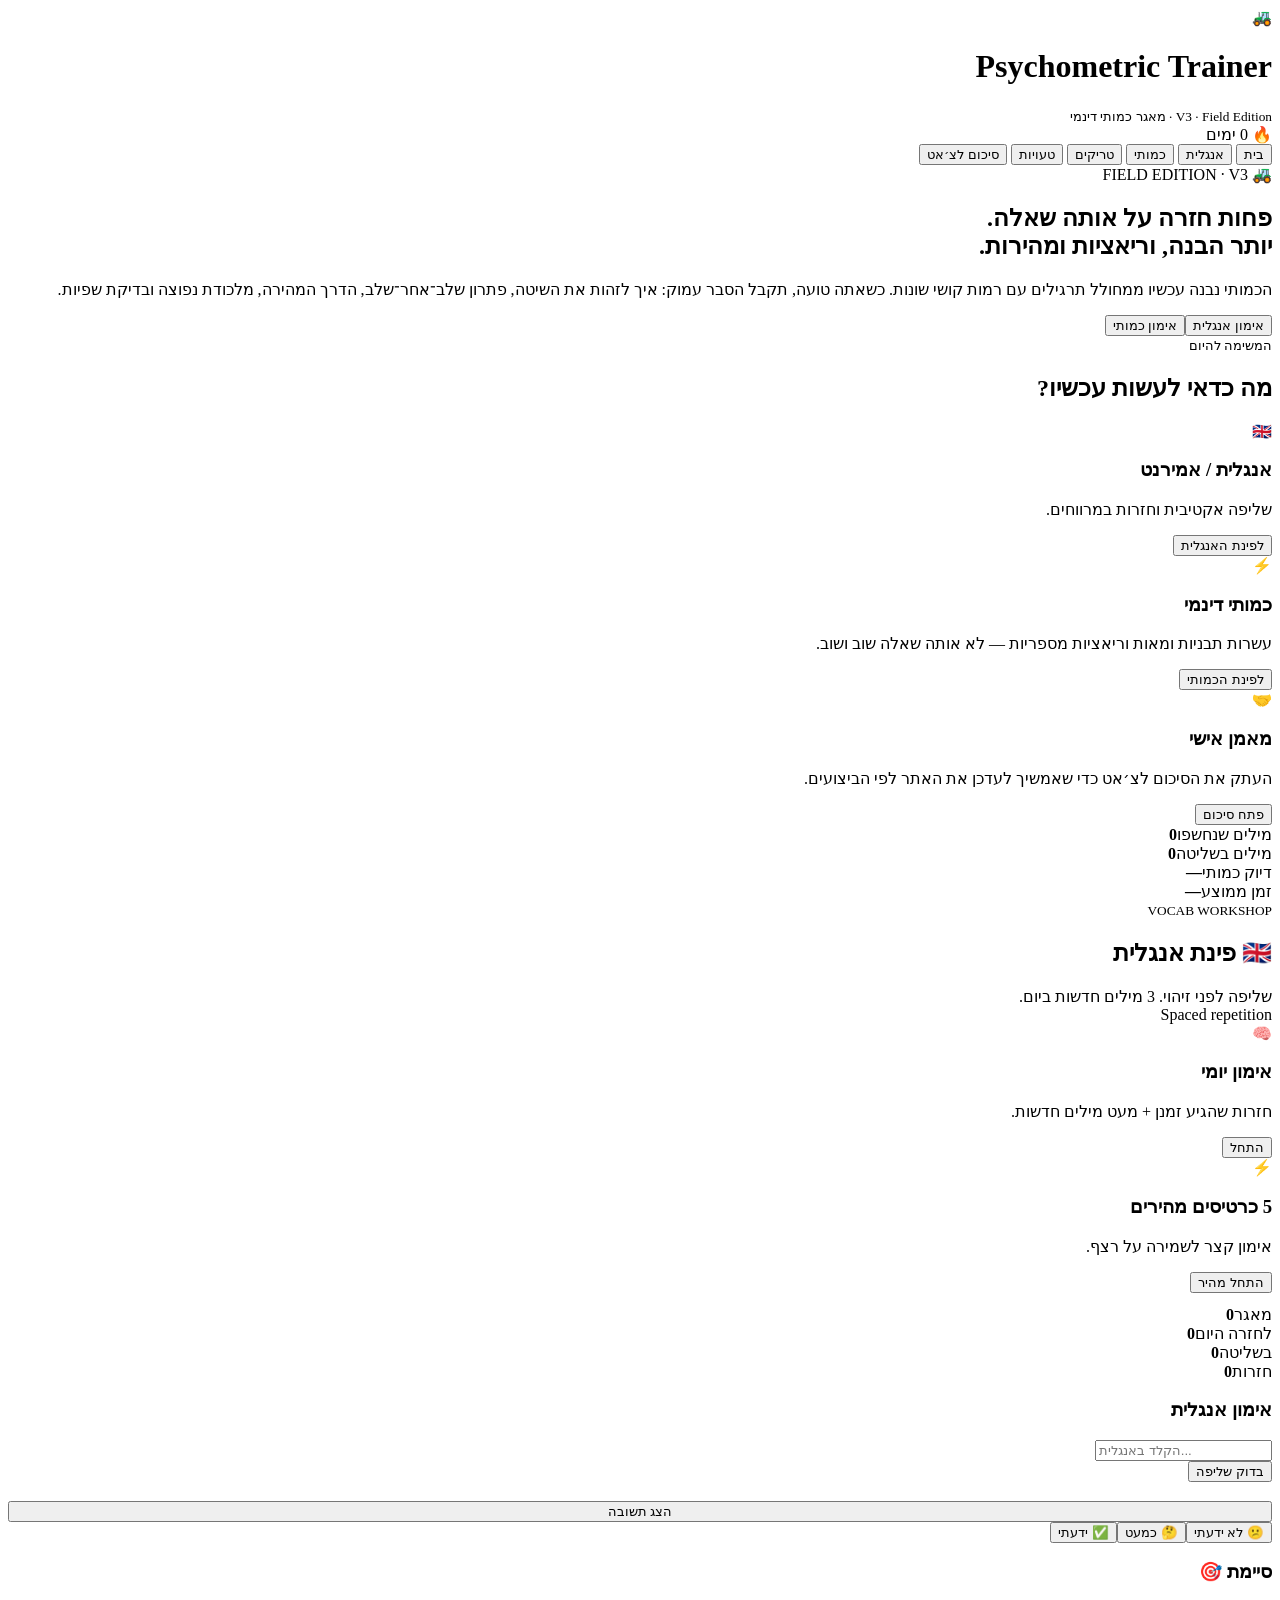
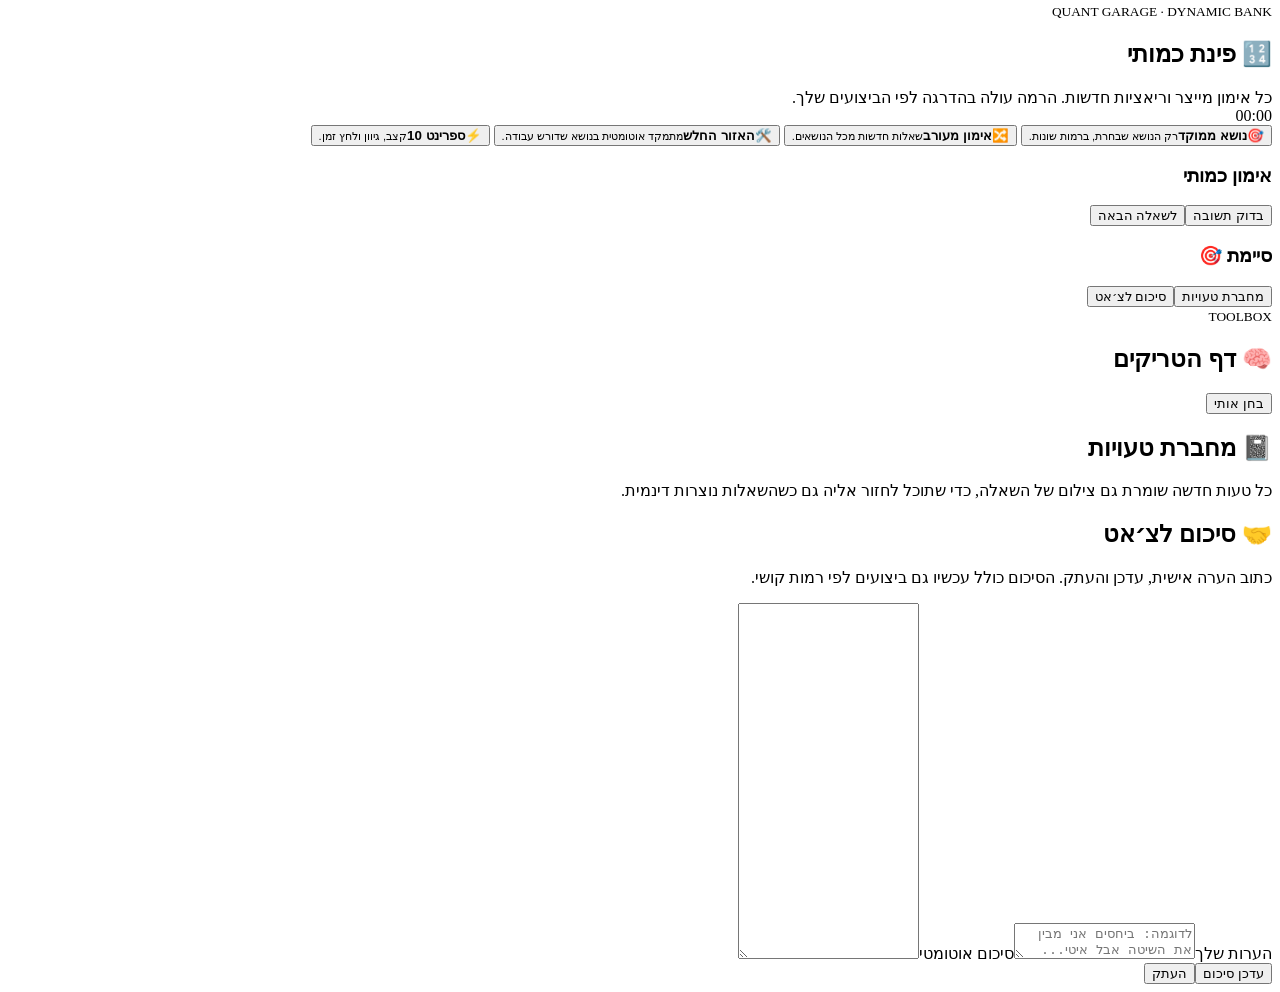
==== v4/index.html @ 43cc84e5 "Publish V4 enhanced learning: v4/index.html" ====
<!doctype html>
<html lang="he" dir="rtl">
<head>
<meta charset="utf-8">
<meta name="viewport" content="width=device-width,initial-scale=1,viewport-fit=cover">
<meta name="theme-color" content="#071008">
<title>Psychometric Trainer V3</title>
<link rel="preconnect" href="https://fonts.googleapis.com">
<link rel="preconnect" href="https://fonts.gstatic.com" crossorigin>
<link href="https://fonts.googleapis.com/css2?family=Rubik:wght@400;500;700;800;900&display=swap" rel="stylesheet">
<link rel="stylesheet" href="style.css">
</head>
<body>
<div class="app">
<div class="top">
  <div class="brand">
    <div class="brandx"><div class="logo">🚜</div><div><h1>Psychometric Trainer</h1><small>V3 · Field Edition · מאגר כמותי דינמי</small></div></div>
    <span class="pill">🔥 <span id="streak">0</span> ימים</span>
  </div>
  <nav>
    <button class="nav active" data-v="home">בית</button>
    <button class="nav" data-v="eng">אנגלית</button>
    <button class="nav" data-v="quant">כמותי</button>
    <button class="nav" data-v="tricks">טריקים</button>
    <button class="nav" data-v="mistakes">טעויות</button>
    <button class="nav" data-v="coach">סיכום לצ׳אט</button>
  </nav>
</div>
<main>
<section id="home" class="view">
  <div class="panel hero"><div>
    <span class="ey">🚜 FIELD EDITION · V3</span>
    <h2>פחות חזרה על אותה שאלה.<br>יותר הבנה, וריאציות ומהירות.</h2>
    <p class="muted">הכמותי נבנה עכשיו ממחולל תרגילים עם רמות קושי שונות. כשאתה טועה, תקבל הסבר עמוק: איך לזהות את השיטה, פתרון שלב־אחר־שלב, הדרך המהירה, מלכודת נפוצה ובדיקת שפיות.</p>
    <div class="actions"><button class="btn primary" id="homeEng">אימון אנגלית</button><button class="btn secondary" id="homeQuant">אימון כמותי</button></div>
  </div></div>
  <div class="panel"><div class="section"><div><small>המשימה להיום</small><h2>מה כדאי לעשות עכשיו?</h2></div></div><div id="advice" class="note"></div></div>
  <div class="panel"><div class="three">
    <div class="card"><div><div class="ico">🇬🇧</div><h3>אנגלית / אמירנט</h3><p class="muted">שליפה אקטיבית וחזרות במרווחים.</p></div><button class="btn primary" data-go="eng">לפינת האנגלית</button></div>
    <div class="card"><div><div class="ico">⚡</div><h3>כמותי דינמי</h3><p class="muted">עשרות תבניות ומאות וריאציות מספריות — לא אותה שאלה שוב ושוב.</p></div><button class="btn primary" data-go="quant">לפינת הכמותי</button></div>
    <div class="card"><div><div class="ico">🤝</div><h3>מאמן אישי</h3><p class="muted">העתק את הסיכום לצ׳אט כדי שאמשיך לעדכן את האתר לפי הביצועים.</p></div><button class="btn secondary" data-go="coach">פתח סיכום</button></div>
  </div></div>
  <div class="panel"><div class="grid">
    <div class="stat"><span>מילים שנחשפו</span><b id="hs">0</b></div>
    <div class="stat"><span>מילים בשליטה</span><b id="hm">0</b></div>
    <div class="stat"><span>דיוק כמותי</span><b id="ha">—</b></div>
    <div class="stat"><span>זמן ממוצע</span><b id="ht">—</b></div>
  </div></div>
</section>

<section id="eng" class="view hidden">
  <div class="panel">
    <div class="section"><div><small>VOCAB WORKSHOP</small><h2>🇬🇧 פינת אנגלית</h2><span class="muted">שליפה לפני זיהוי. 3 מילים חדשות ביום.</span></div><span class="pill">Spaced repetition</span></div>
    <div class="two">
      <div class="card"><div><div class="ico">🧠</div><h3>אימון יומי</h3><p class="muted">חזרות שהגיע זמנן + מעט מילים חדשות.</p></div><button class="btn primary" id="engDaily">התחל</button></div>
      <div class="card"><div><div class="ico">⚡</div><h3>5 כרטיסים מהירים</h3><p class="muted">אימון קצר לשמירה על רצף.</p></div><button class="btn secondary" id="engQuick">התחל מהיר</button></div>
    </div>
    <div class="grid" style="margin-top:12px">
      <div class="stat"><span>מאגר</span><b id="eTotal">0</b></div><div class="stat"><span>לחזרה היום</span><b id="eDue">0</b></div><div class="stat"><span>בשליטה</span><b id="eMaster">0</b></div><div class="stat"><span>חזרות</span><b id="eRev">0</b></div>
    </div>
  </div>
  <div class="panel hidden" id="engSession">
    <div class="section"><h3>אימון אנגלית</h3><span class="pill" id="ecount"></span></div><div class="progress"><div class="fill" id="ebar"></div></div>
    <div id="ecard"><div class="flash" style="margin-top:12px">
      <div class="muted" id="eprompt"></div><div id="efront" class="word"></div>
      <div id="erecall" class="hidden" style="width:100%;max-width:450px;margin-top:14px"><input id="erecallInput" placeholder="הקלד באנגלית..." style="direction:ltr"><div class="actions"><button class="btn secondary" id="erecallCheck">בדוק שליפה</button></div></div>
      <div id="eanswer" class="answer hidden"><h3 id="emeaning"></h3><div id="eexample" class="note" style="direction:ltr;text-align:left"></div><p id="etrans" class="muted"></p></div>
    </div><div class="actions" id="erevealWrap"><button class="btn primary" id="ereveal" style="width:100%">הצג תשובה</button></div>
    <div class="rating hidden" id="erating"><button class="rate again" data-rate="again">😕 לא ידעתי</button><button class="rate hard" data-rate="hard">🤔 כמעט</button><button class="rate good" data-rate="good">✅ ידעתי</button></div></div>
    <div id="edone" class="hidden"><h3>סיימת 🎯</h3><p id="esummary" class="muted"></p></div>
  </div>
</section>

<section id="quant" class="view hidden">
  <div class="panel">
    <div class="section"><div><small>QUANT GARAGE · DYNAMIC BANK</small><h2>🔢 פינת כמותי</h2><span class="muted">כל אימון מייצר וריאציות חדשות. הרמה עולה בהדרגה לפי הביצועים שלך.</span></div><span class="timer" id="timer">00:00</span></div>
    <div class="chips" id="chips"></div>
    <div class="modes">
      <button class="mode" id="qTopic">🎯<strong>נושא ממוקד</strong><small>רק הנושא שבחרת, ברמות שונות.</small></button>
      <button class="mode" id="qMix">🔀<strong>אימון מעורב</strong><small>שאלות חדשות מכל הנושאים.</small></button>
      <button class="mode" id="qWeak">🛠️<strong>האזור החלש</strong><small>מתמקד אוטומטית בנושא שדורש עבודה.</small></button>
      <button class="mode" id="qSprint">⚡<strong>ספרינט 10</strong><small>קצב, גיוון ולחץ זמן.</small></button>
    </div>
  </div>
  <div class="panel hidden" id="qSession">
    <div class="section"><div><h3 id="qtitle">אימון כמותי</h3><span class="muted" id="qcount"></span></div><span class="pill" id="qbadge"></span></div>
    <div class="progress"><div class="fill" id="qbar"></div></div>
    <div id="qwrap"><div class="q">
      <div style="display:flex;justify-content:space-between;gap:8px;align-items:center"><span class="level" id="qlevel"></span><span class="why-badge" id="qmethod"></span></div>
      <div class="stem" id="qstem"></div><div id="qopts"></div>
      <div id="qex" class="ex hidden"></div><div id="qdeep" class="ex deep hidden"></div><div id="qfast" class="ex fast hidden"></div><div id="qtrap" class="ex trap hidden"></div><div id="qsanity" class="ex check hidden"></div>
    </div><div class="actions"><button class="btn primary" id="qcheck">בדוק תשובה</button><button class="btn secondary hidden" id="qnext">לשאלה הבאה</button></div></div>
    <div id="qdone" class="hidden"><h3>סיימת 🎯</h3><p id="qsummary" class="muted"></p><div class="actions"><button class="btn secondary" data-go="mistakes">מחברת טעויות</button><button class="btn primary" data-go="coach">סיכום לצ׳אט</button></div></div>
  </div>
</section>

<section id="tricks" class="view hidden"><div class="panel"><div class="section"><div><small>TOOLBOX</small><h2>🧠 דף הטריקים</h2></div><button class="btn secondary" id="trickQuiz">בחן אותי</button></div><div class="tricks" id="tricksGrid"></div></div></section>
<section id="mistakes" class="view hidden"><div class="panel"><h2>📓 מחברת טעויות</h2><p class="muted">כל טעות חדשה שומרת גם צילום של השאלה, כדי שתוכל לחזור אליה גם כשהשאלות נוצרות דינמית.</p><div id="mistakesList"></div></div></section>
<section id="coach" class="view hidden"><div class="panel"><h2>🤝 סיכום לצ׳אט</h2><p class="muted">כתוב הערה אישית, עדכן והעתק. הסיכום כולל עכשיו גם ביצועים לפי רמות קושי.</p><label>הערות שלך</label><textarea id="notes" placeholder="לדוגמה: ביחסים אני מבין את השיטה אבל איטי..."></textarea><label>סיכום אוטומטי</label><textarea id="summary" readonly style="min-height:350px"></textarea><div class="actions"><button class="btn primary" id="refreshSummary">עדכן סיכום</button><button class="btn secondary" id="copySummary">העתק</button></div></div></section>
</main></div><div class="toast" id="toast"></div>

<script src="base.js"></script>
<script src="q_percent_ratio.js"></script>
<script src="q_average_arithmetic.js"></script>
<script src="q_speed_work.js"></script>
<script src="q_fraction_algebra.js"></script>
<script src="app.js"></script>
</body></html>
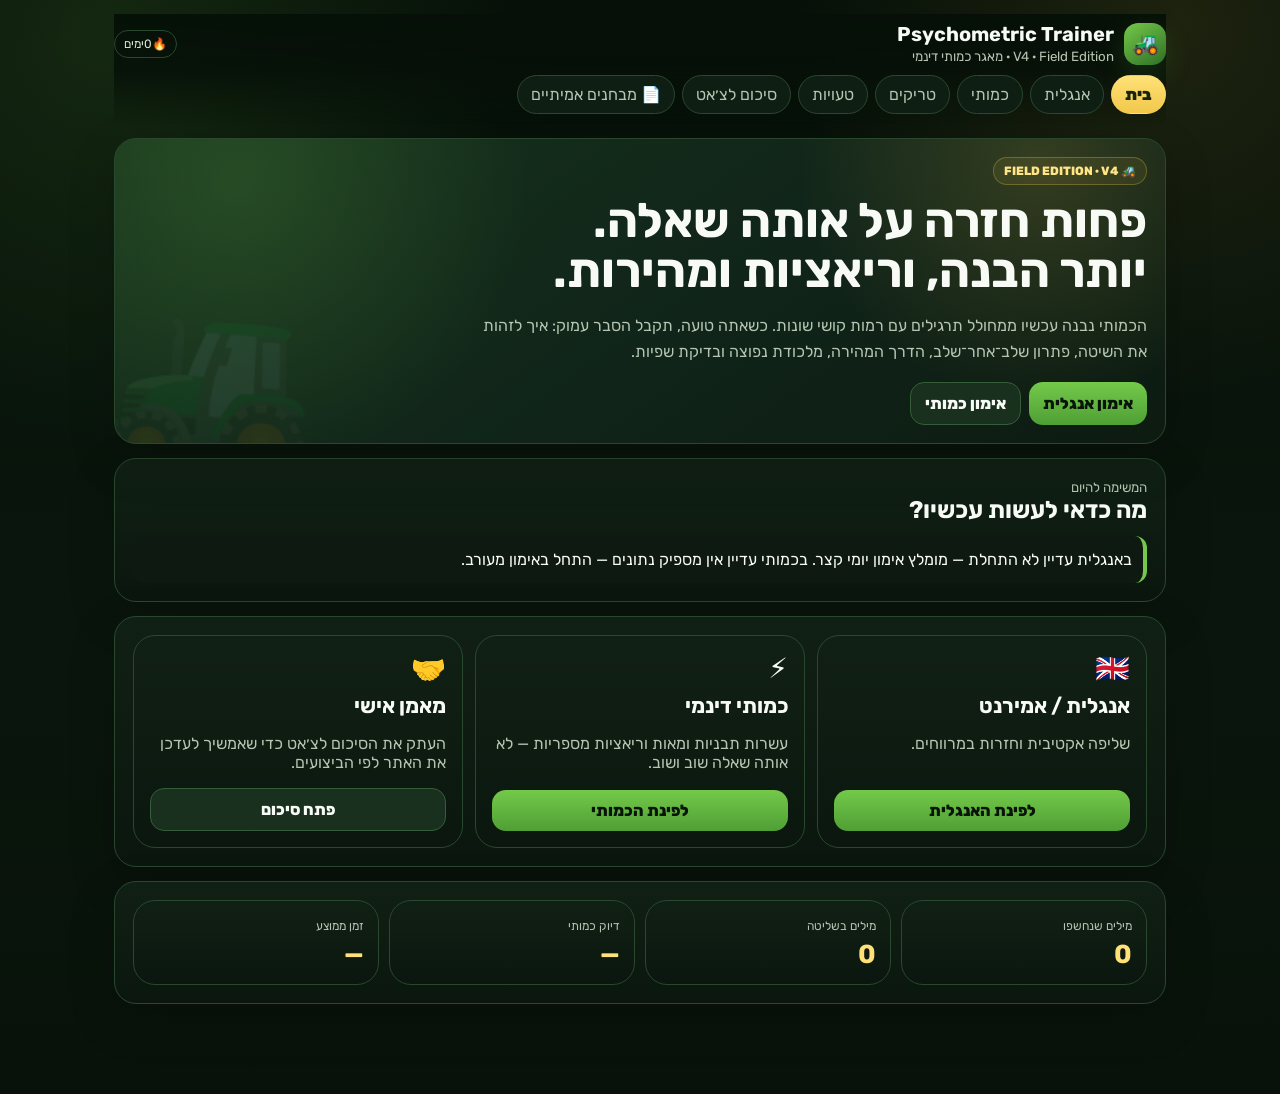
==== commit 696b2267: "Fix V4 startup: load original engine and new V4 modules in correct order" ====
--- a/v4/index.html
+++ b/v4/index.html
@@ -4,17 +4,18 @@
 <meta charset="utf-8">
 <meta name="viewport" content="width=device-width,initial-scale=1,viewport-fit=cover">
 <meta name="theme-color" content="#071008">
-<title>Psychometric Trainer V3</title>
+<title>Psychometric Trainer V4</title>
 <link rel="preconnect" href="https://fonts.googleapis.com">
 <link rel="preconnect" href="https://fonts.gstatic.com" crossorigin>
 <link href="https://fonts.googleapis.com/css2?family=Rubik:wght@400;500;700;800;900&display=swap" rel="stylesheet">
-<link rel="stylesheet" href="style.css">
+<link rel="stylesheet" href="../v3/style.css">
+<link rel="stylesheet" href="v4.css">
 </head>
 <body>
 <div class="app">
 <div class="top">
   <div class="brand">
-    <div class="brandx"><div class="logo">🚜</div><div><h1>Psychometric Trainer</h1><small>V3 · Field Edition · מאגר כמותי דינמי</small></div></div>
+    <div class="brandx"><div class="logo">🚜</div><div><h1>Psychometric Trainer</h1><small>V4 · Field Edition · מאגר כמותי דינמי</small></div></div>
     <span class="pill">🔥 <span id="streak">0</span> ימים</span>
   </div>
   <nav>
@@ -29,7 +30,7 @@
 <main>
 <section id="home" class="view">
   <div class="panel hero"><div>
-    <span class="ey">🚜 FIELD EDITION · V3</span>
+    <span class="ey">🚜 FIELD EDITION · V4</span>
     <h2>פחות חזרה על אותה שאלה.<br>יותר הבנה, וריאציות ומהירות.</h2>
     <p class="muted">הכמותי נבנה עכשיו ממחולל תרגילים עם רמות קושי שונות. כשאתה טועה, תקבל הסבר עמוק: איך לזהות את השיטה, פתרון שלב־אחר־שלב, הדרך המהירה, מלכודת נפוצה ובדיקת שפיות.</p>
     <div class="actions"><button class="btn primary" id="homeEng">אימון אנגלית</button><button class="btn secondary" id="homeQuant">אימון כמותי</button></div>
@@ -99,10 +100,12 @@
 <section id="coach" class="view hidden"><div class="panel"><h2>🤝 סיכום לצ׳אט</h2><p class="muted">כתוב הערה אישית, עדכן והעתק. הסיכום כולל עכשיו גם ביצועים לפי רמות קושי.</p><label>הערות שלך</label><textarea id="notes" placeholder="לדוגמה: ביחסים אני מבין את השיטה אבל איטי..."></textarea><label>סיכום אוטומטי</label><textarea id="summary" readonly style="min-height:350px"></textarea><div class="actions"><button class="btn primary" id="refreshSummary">עדכן סיכום</button><button class="btn secondary" id="copySummary">העתק</button></div></div></section>
 </main></div><div class="toast" id="toast"></div>
 
-<script src="base.js"></script>
-<script src="q_percent_ratio.js"></script>
-<script src="q_average_arithmetic.js"></script>
-<script src="q_speed_work.js"></script>
-<script src="q_fraction_algebra.js"></script>
-<script src="app.js"></script>
+<script src="../v3/base.js"></script>
+<script src="../v3/q_percent_ratio.js"></script>
+<script src="../v3/q_average_arithmetic.js"></script>
+<script src="../v3/q_speed_work.js"></script>
+<script src="../v3/q_fraction_algebra.js"></script>
+<script src="v4_questions.js"></script>
+<script src="../v3/app.js"></script>
+<script src="v4_app.js"></script>
 </body></html>
--- a/v3/style.css
+++ b/v3/style.css
@@ -0,0 +1,16 @@
+:root{--bg:#071008;--p:#112015;--p2:#172a1b;--t:#f8fbf5;--m:#b5c5b1;--line:#29482d;--g:#4f9f35;--gb:#74c94a;--y:#f1c84b;--yb:#ffe177;--r:#ff858f;--rad:22px}
+*{box-sizing:border-box}html{scroll-behavior:smooth}body{margin:0;min-height:100vh;color:var(--t);font-family:Rubik,system-ui,-apple-system,"Segoe UI",Arial,sans-serif;background:radial-gradient(circle at 8% 3%,rgba(116,201,74,.13),transparent 26%),radial-gradient(circle at 92% 2%,rgba(241,200,75,.1),transparent 24%),linear-gradient(180deg,#061008,#0a160d 55%,#08120a)}
+button,input,textarea,select{font:inherit}.app{max-width:1080px;margin:auto;padding:14px 14px 90px}.top{position:sticky;top:0;z-index:20;padding:8px 0 10px;background:linear-gradient(180deg,rgba(6,16,8,.97),rgba(6,16,8,.88),transparent);backdrop-filter:blur(18px)}
+.brand{display:flex;justify-content:space-between;align-items:center;gap:12px}.brandx{display:flex;gap:10px;align-items:center}.logo{width:42px;height:42px;border-radius:14px;display:grid;place-items:center;background:linear-gradient(145deg,var(--gb),#2f6f26);font-size:22px;box-shadow:0 10px 28px rgba(79,159,53,.2)}.brand h1{font-size:20px;margin:0}.muted,small{color:var(--m)}
+nav{display:flex;gap:7px;overflow:auto;padding-top:10px;scrollbar-width:none}nav::-webkit-scrollbar{display:none}.nav{white-space:nowrap;border:1px solid var(--line);background:#0f1e13;color:var(--m);padding:9px 13px;border-radius:999px;cursor:pointer}.nav.active{background:linear-gradient(var(--yb),var(--y));color:#18240c;border-color:transparent;font-weight:900}
+.panel,.card,.stat,.q,.trick{border:1px solid var(--line);background:linear-gradient(180deg,rgba(17,32,21,.97),rgba(11,23,14,.98));border-radius:var(--rad)}.panel{padding:18px;margin-top:14px;box-shadow:0 16px 48px rgba(0,0,0,.17)}
+.hero{min-height:270px;display:flex;align-items:center;position:relative;overflow:hidden;background:radial-gradient(circle at 12% 15%,rgba(116,201,74,.18),transparent 30%),radial-gradient(circle at 88% 7%,rgba(241,200,75,.16),transparent 25%),linear-gradient(145deg,#17331d,#102419 58%,#0d1b11)}.hero:after{content:'🚜';position:absolute;left:-20px;bottom:-48px;font-size:180px;opacity:.08;transform:rotate(4deg)}.hero h2{font-size:clamp(30px,5vw,48px);line-height:1.05;margin:0 0 12px}.hero p{max-width:680px;line-height:1.65}.ey{display:inline-flex;padding:6px 10px;border:1px solid rgba(241,200,75,.28);background:rgba(241,200,75,.08);border-radius:999px;color:#ffe588;font-size:12px;font-weight:800;margin-bottom:11px}
+.grid{display:grid;grid-template-columns:repeat(4,1fr);gap:10px}.two{display:grid;grid-template-columns:repeat(2,1fr);gap:12px}.three{display:grid;grid-template-columns:repeat(3,1fr);gap:12px}.card{padding:16px;min-height:180px;display:flex;flex-direction:column;justify-content:space-between}.card h3{font-size:21px;margin:8px 0}.ico{font-size:28px}.stat{padding:14px}.stat span{font-size:12px;color:var(--m)}.stat b{display:block;font-size:26px;color:var(--yb);margin-top:5px}
+.actions{display:flex;gap:8px;flex-wrap:wrap;margin-top:12px}.btn{border-radius:14px;padding:11px 14px;font-weight:800;cursor:pointer;transition:.15s}.btn:hover{transform:translateY(-1px)}.primary{background:linear-gradient(var(--gb),var(--g));color:#081407;border:0}.secondary{background:#18301d;color:var(--t);border:1px solid #365d3a}.danger{background:#3b1a25;color:#ffdce1;border:1px solid #733545}
+.hidden{display:none!important}.pill{display:inline-flex;border:1px solid var(--line);padding:6px 9px;border-radius:999px;font-size:12px;color:#d9e8d6}.section{display:flex;justify-content:space-between;align-items:end;gap:10px;margin-bottom:12px}.section h2{margin:0}.progress{height:10px;border:1px solid var(--line);background:#071108;border-radius:999px;overflow:hidden}.fill{height:100%;background:linear-gradient(90deg,var(--y),var(--gb));width:0;transition:.35s}
+.flash{min-height:330px;display:flex;flex-direction:column;justify-content:center;align-items:center;text-align:center;padding:24px;border:1px solid #355b39;border-radius:26px;background:radial-gradient(circle at 50% 0%,rgba(241,200,75,.12),transparent 30%),linear-gradient(#17331f,#0e1e13)}.flash .word{direction:ltr;font-size:40px;font-weight:900;color:#fff1a9}.flash .he{font-size:29px;font-weight:800}.answer{width:100%;margin-top:17px;padding-top:15px;border-top:1px solid var(--line)}.rating{display:grid;grid-template-columns:repeat(3,1fr);gap:8px;margin-top:10px}.rate{padding:11px;border-radius:14px;border:1px solid var(--line);color:var(--t);font-weight:800;cursor:pointer}.again{background:#2a1720}.hard{background:#302914}.good{background:#153126}
+.chips{display:flex;flex-wrap:wrap;gap:6px}.chip{padding:8px 10px;border-radius:999px;border:1px solid var(--line);background:#112116;color:#dcebd8;font-weight:700;cursor:pointer}.chip.active{background:linear-gradient(var(--yb),var(--y));color:#25320e}.modes{display:grid;grid-template-columns:repeat(4,1fr);gap:9px;margin-top:12px}.mode{padding:13px;border:1px solid var(--line);border-radius:17px;background:linear-gradient(160deg,#132619,#0d1a10);color:var(--t);text-align:right;cursor:pointer}.mode strong{display:block;margin:7px 0 3px}.mode small{line-height:1.4}
+.q{padding:16px;margin-top:12px}.stem{font-size:19px;font-weight:800;line-height:1.6;margin-bottom:10px}.opt{display:flex;gap:8px;padding:10px;border:1px solid #2b4b30;border-radius:13px;background:#0d1b10;margin:7px 0;cursor:pointer}.opt.ok{border-color:#74d17a;background:#17351f}.opt.bad{border-color:#a64d58;background:#301a21}.ex{margin-top:10px;border-right:4px solid var(--y);background:#0b170e;padding:12px;border-radius:12px;line-height:1.7}.fast{border-right-color:var(--gb)}.deep{border-right-color:#78a8ff;background:#0c1722}.trap{border-right-color:var(--r);background:#201117}.check{border-right-color:#bda2ff;background:#171323}.ex h4{margin:0 0 7px}.steps{margin:7px 0;padding-right:20px}.steps li{margin:6px 0}.timer{font-size:27px;font-weight:900;color:var(--yb);direction:ltr}
+.tricks{display:grid;grid-template-columns:repeat(2,1fr);gap:10px}.trick{padding:15px}.trick h3{margin:0 0 8px}.formula{direction:ltr;text-align:center;background:#0e1d12;border:1px dashed #4e7f52;padding:9px;border-radius:11px;margin:7px 0;color:#fff5c2;font-weight:800}
+textarea,input,select{width:100%;background:#0a170d;color:var(--t);border:1px solid var(--line);border-radius:13px;padding:11px}textarea{min-height:150px}.note{border-right:4px solid var(--gb);background:#0e1a11;border-radius:12px;padding:11px;line-height:1.6}.toast{position:fixed;left:50%;bottom:22px;transform:translateX(-50%);display:none;background:#f5ffd7;color:#1d2d0d;border-radius:999px;padding:10px 15px;font-weight:800;z-index:50}.level{font-size:12px;color:#ffe588;font-weight:800}.why-badge{font-size:12px;padding:5px 8px;border-radius:999px;background:#182b1c;color:#d7ebd2;border:1px solid #2f5134}.new-badge{font-size:11px;padding:4px 7px;border-radius:999px;background:rgba(241,200,75,.12);color:#ffe588;border:1px solid rgba(241,200,75,.25)}
+@media(max-width:800px){.grid{grid-template-columns:repeat(2,1fr)}.three,.two,.tricks{grid-template-columns:1fr}.modes{grid-template-columns:repeat(2,1fr)}}@media(max-width:480px){.modes{grid-template-columns:1fr}.rating{grid-template-columns:1fr}.hero{min-height:300px}.hero h2{font-size:35px}}
--- a/v4/v4.css
+++ b/v4/v4.css
@@ -0,0 +1,14 @@
+/* V4 teaching-first design additions */
+.v4-difficulty{margin-top:13px;padding:13px;border:1px solid rgba(241,200,75,.27);border-radius:16px;background:rgba(241,200,75,.045);display:flex;justify-content:space-between;align-items:center;flex-wrap:wrap;gap:11px}
+.v4-difficulty small{display:block;line-height:1.6;color:var(--m);margin-top:5px}.v4-switch{display:flex;flex-wrap:wrap;gap:7px}
+.v4-link{display:inline-block;text-decoration:none;text-align:center;max-width:max-content}
+.v4-form{display:grid;grid-template-columns:repeat(4,minmax(0,1fr));gap:10px}.v4-form label{font-size:13px;color:var(--m)}.v4-form select,.v4-form input{margin-top:5px}
+.v4-log{margin-top:15px}.v4-log-row{padding:12px 0;border-bottom:1px solid var(--line);line-height:1.7}.v4-log-row small{color:var(--m)}
+.v4-error-card{margin-bottom:12px}.v4-error-card details{border:1px solid #385b3f;border-radius:12px;background:#102116;padding:11px;margin:12px 0}.v4-error-card details summary{cursor:pointer;font-weight:800;color:#ffe88e}.v4-error-card details[open] summary{margin-bottom:12px}.v4-stem{margin:14px 0 8px;font-size:17px;line-height:1.6}.v4-correct{padding:7px 10px;border-radius:10px;background:rgba(116,201,74,.09);border:1px solid #2e6233}.v4-own-note{display:block;margin:10px 0}.v4-own-note textarea{display:block;margin-top:6px;min-height:68px}
+.v4-rule{margin:8px 0;padding:10px;border-radius:9px;background:rgba(116,201,74,.09);line-height:1.7}.why-badge.revealed{background:rgba(116,201,74,.14);border-color:#4f8e4e}.ex h4{margin:0 0 9px;font-size:16px;color:#ffe88d}.ex p{margin:5px 0 12px;line-height:1.8}.ex.deep{border-right-color:#88a8ff}.ex.trap{border-right-color:#ff8c91}.ex.check{border-right-color:#8bddb3}.steps{padding-right:25px;margin:10px 0;line-height:1.85}.steps li{padding-right:3px;margin-bottom:11px}.v4-fade{animation:v4pop .27s ease both}@keyframes v4pop{from{opacity:.25;transform:translateY(10px)}to{opacity:1;transform:none}}
+@media(max-width:750px){.v4-form{grid-template-columns:repeat(2,minmax(0,1fr))}.v4-difficulty{align-items:stretch}}
+@media(max-width:450px){.v4-form{grid-template-columns:1fr}}
+@media(prefers-reduced-motion:reduce){.v4-fade{animation:none}}
+/* Prevent decorative tractor from intercepting button taps (V3 regression). */
+.hero::after,.panel::before{pointer-events:none!important}
+.hero>.actions,.hero button,.hero a{position:relative;z-index:2}
